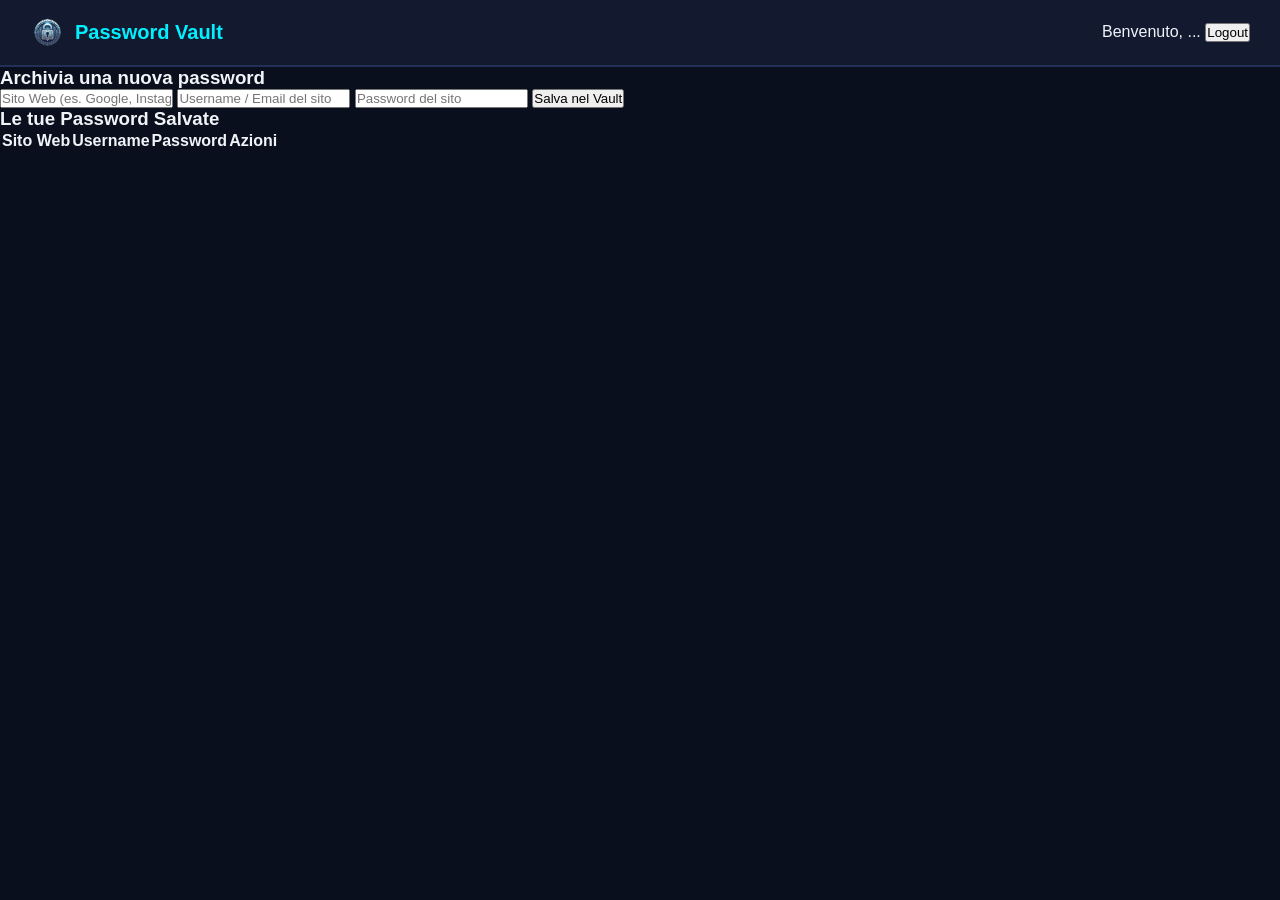
==== dashboard.html @ db2ade5a "creazione della mainPage Dashboard e inizio del suo css" ====
<!DOCTYPE html>
<html lang="it">
<head>
    <meta charset="UTF-8">
    <meta name="viewport" content="width=device-width, initial-scale=1.0">
    <title>Dashboard - Password Vault</title>
    <link rel="stylesheet" href="styleDashboard.css">
    <link rel="stylesheet" href="https://cdnjs.cloudflare.com/ajax/libs/font-awesome/6.0.0/css/all.min.css">
</head>
<body>

    <nav class="navbar">
        <div class="nav-logo">
            <img src="/immagini/logoSenzaSfondo.png" alt="Logo Vault" class="logo-nav">
            <span>Password Vault</span>
        </div>
        <div class="nav-user">
            Benvenuto, <span id="nome-utente-loggato">...</span>
            <button onclick="effettuaLogout()" class="btn-logout">Logout</button>
        </div>
    </nav>

    <main class="dashboard-container">
        
        <section class="add-password-section">
            <h3>Archivia una nuova password</h3>
            <form id="form-credenziali" onsubmit="salvaCredenziale(event)">
                <input type="text" id="sito-web" placeholder="Sito Web (es. Google, Instagram)" required>
                <input type="text" id="username-sito" placeholder="Username / Email del sito" required>
                <input type="password" id="password-sito" placeholder="Password del sito" required>
                <button type="submit" class="btn-salva">Salva nel Vault</button>
            </form>
        </section>

        <section class="vault-section">
            <h3>Le tue Password Salvate</h3>
            <div class="table-responsive">
                <table>
                    <thead>
                        <tr>
                            <th>Sito Web</th>
                            <th>Username</th>
                            <th>Password</th>
                            <th>Azioni</th>
                        </tr>
                    </thead>
                    <tbody id="lista-password">
                        </tbody>
                </table>
            </div>
        </section>

    </main>

    <script src="dashboard.js"></script>
</body>
</html>
---- styleDashboard.css ----
* {
    box-sizing: border-box;
    margin: 0;
    padding: 0;
    font-family: Arial, sans-serif;
}

body {
    background-color: #0a0f1d; 
    color: #f0f4f8;            
}

.navbar {
    background-color: #131a30;
    border-bottom: 2px solid #222f56;
    padding: 15px 30px;
    
    /* Allinea il logo a sinistra e i dati utente a destra */
    display: flex;
    justify-content: space-between;
    align-items: center;
}

.nav-logo {
    display: flex;
    align-items: center;
}

.logo-nav {
    width: 35px;
    height: auto;
    margin-right: 10px;
    mix-blend-mode: screen; /* Rende trasparente lo sfondo nero della foto */
}

.nav-logo span {
    font-size: 20px;
    font-weight: bold;
    color: #00f0ff; 
}

.nav-user {
    font-size: 16px;
}
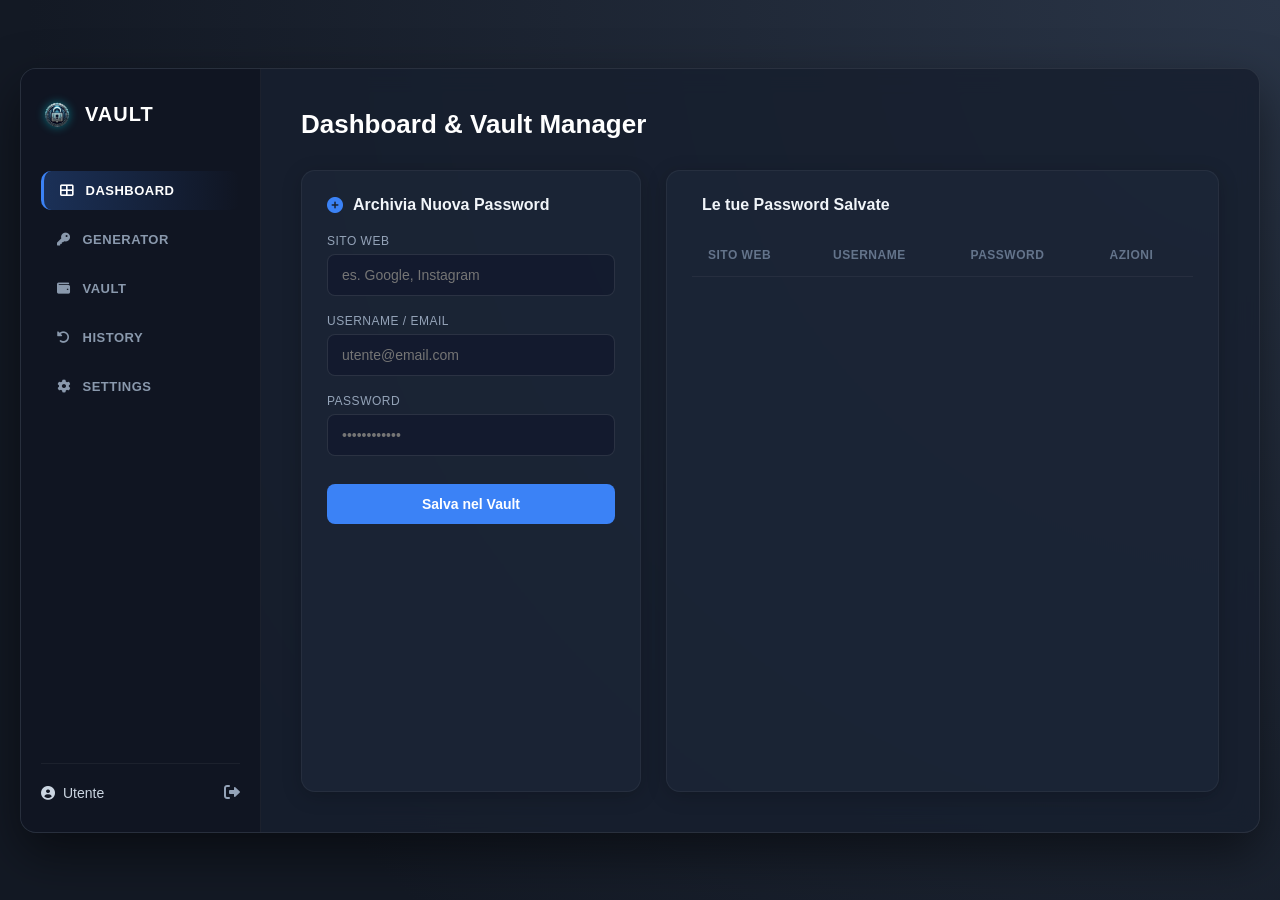
==== commit f733fceb: "modifica dello stile della pagina di login e di registrazione, modifica della dashboard con aggiunta" ====
--- a/dashboard.html
+++ b/dashboard.html
@@ -3,54 +3,88 @@
 <head>
     <meta charset="UTF-8">
     <meta name="viewport" content="width=device-width, initial-scale=1.0">
-    <title>Dashboard - Password Vault</title>
+    <title>Vault - Secure Password Hub</title>
     <link rel="stylesheet" href="styleDashboard.css">
     <link rel="stylesheet" href="https://cdnjs.cloudflare.com/ajax/libs/font-awesome/6.0.0/css/all.min.css">
 </head>
 <body>
 
-    <nav class="navbar">
-        <div class="nav-logo">
-            <img src="/immagini/logoSenzaSfondo.png" alt="Logo Vault" class="logo-nav">
-            <span>Password Vault</span>
-        </div>
-        <div class="nav-user">
-            Benvenuto, <span id="nome-utente-loggato">...</span>
-            <button onclick="effettuaLogout()" class="btn-logout">Logout</button>
-        </div>
-    </nav>
+    <div class="app-layout">
+        <!-- Sidebar Laterale -->
+        <aside class="sidebar">
+            <div class="sidebar-brand">
+                <img src="/immagini/logoSenzaSfondo.png" alt="Logo Vault" class="logo-nav">
+                <span>VAULT</span>
+            </div>
 
-    <main class="dashboard-container">
-        
-        <section class="add-password-section">
-            <h3>Archivia una nuova password</h3>
-            <form id="form-credenziali" onsubmit="salvaCredenziale(event)">
-                <input type="text" id="sito-web" placeholder="Sito Web (es. Google, Instagram)" required>
-                <input type="text" id="username-sito" placeholder="Username / Email del sito" required>
-                <input type="password" id="password-sito" placeholder="Password del sito" required>
-                <button type="submit" class="btn-salva">Salva nel Vault</button>
-            </form>
-        </section>
+            <nav class="sidebar-menu">
+                <a href="#" class="menu-item active"><i class="fa-solid fa-table-cells-large"></i> DASHBOARD</a>
+                <a href="#" class="menu-item"><i class="fa-solid fa-key"></i> GENERATOR</a>
+                <a href="#" class="menu-item"><i class="fa-solid fa-wallet"></i> VAULT</a>
+                <a href="#" class="menu-item"><i class="fa-solid fa-rotate-left"></i> HISTORY</a>
+                <a href="#" class="menu-item"><i class="fa-solid fa-gear"></i> SETTINGS</a>
+            </nav>
 
-        <section class="vault-section">
-            <h3>Le tue Password Salvate</h3>
-            <div class="table-responsive">
-                <table>
-                    <thead>
-                        <tr>
-                            <th>Sito Web</th>
-                            <th>Username</th>
-                            <th>Password</th>
-                            <th>Azioni</th>
-                        </tr>
-                    </thead>
-                    <tbody id="lista-password">
-                        </tbody>
-                </table>
+            <div class="sidebar-footer">
+                <div class="user-info">
+                    <i class="fa-solid fa-circle-user"></i>
+                    <span id="nome-utente-loggato">Utente</span>
+                </div>
+                <button onclick="effettuaLogout()" class="btn-logout-icon" title="Logout">
+                    <i class="fa-solid fa-right-from-bracket"></i>
+                </button>
             </div>
-        </section>
+        </aside>
 
-    </main>
+        <!-- Contenuto Principale -->
+        <main class="main-content">
+            <header class="content-header">
+                <h2>Dashboard & Vault Manager</h2>
+            </header>
+
+            <div class="dashboard-grid">
+                <!-- Sezione Aggiungi Password -->
+                <section class="card add-password-section">
+                    <h3><i class="fa-solid fa-plus-circle"></i> Archivia Nuova Password</h3>
+                    <form id="form-credenziali" onsubmit="salvaCredenziale(event)">
+                        <div class="form-group">
+                            <label>Sito Web</label>
+                            <input type="text" id="sito-web" placeholder="es. Google, Instagram" required>
+                        </div>
+                        <div class="form-group">
+                            <label>Username / Email</label>
+                            <input type="text" id="username-sito" placeholder="utente@email.com" required>
+                        </div>
+                        <div class="form-group">
+                            <label>Password</label>
+                            <input type="password" id="password-sito" placeholder="••••••••••••" required>
+                        </div>
+                        <button type="submit" class="btn-salva">Salva nel Vault</button>
+                    </form>
+                </section>
+
+                <!-- Sezione Lista Password -->
+                <section class="card vault-section">
+                    <h3><i class="fa-solid fa-shield-halved"></i> Le tue Password Salvate</h3>
+                    <div class="table-responsive">
+                        <table>
+                            <thead>
+                                <tr>
+                                    <th>Sito Web</th>
+                                    <th>Username</th>
+                                    <th>Password</th>
+                                    <th>Azioni</th>
+                                </tr>
+                            </thead>
+                            <tbody id="lista-password">
+                                <!-- Elementi dinamici gestiti via JavaScript -->
+                            </tbody>
+                        </table>
+                    </div>
+                </section>
+            </div>
+        </main>
+    </div>
 
     <script src="dashboard.js"></script>
 </body>
--- a/styleDashboard.css
+++ b/styleDashboard.css
@@ -2,43 +2,287 @@
     box-sizing: border-box;
     margin: 0;
     padding: 0;
-    font-family: Arial, sans-serif;
+    font-family: 'Segoe UI', Tahoma, Geneva, Verdana, sans-serif;
 }
 
 body {
-    background-color: #0a0f1d; 
-    color: #f0f4f8;            
-}
-
-.navbar {
-    background-color: #131a30;
-    border-bottom: 2px solid #222f56;
-    padding: 15px 30px;
-    
-    /* Allinea il logo a sinistra e i dati utente a destra */
-    display: flex;
+    background: radial-gradient(circle at top right, #2a3547, #131924 80%);
+    color: #e2e8f0;
+    min-height: 100vh;
+    display: flex;
+    justify-content: center;
+    align-items: center;
+    padding: 20px;
+}
+
+/* Layout ad Applicazione Desktop */
+.app-layout {
+    display: flex;
+    width: 100%;
+    max-width: 1300px;
+    height: 85vh;
+    background-color: rgba(23, 31, 46, 0.85);
+    backdrop-filter: blur(12px);
+    border: 1px solid rgba(255, 255, 255, 0.08);
+    border-radius: 16px;
+    box-shadow: 0 20px 50px rgba(0, 0, 0, 0.5);
+    overflow: hidden;
+}
+
+/* Sidebar Laterale */
+.sidebar {
+    width: 240px;
+    background-color: rgba(16, 22, 34, 0.95);
+    border-right: 1px solid rgba(255, 255, 255, 0.05);
+    display: flex;
+    flex-direction: column;
+    padding: 30px 20px;
+}
+
+.sidebar-brand {
+    display: flex;
+    align-items: center;
+    gap: 12px;
+    margin-bottom: 40px;
+}
+
+.logo-nav {
+    width: 32px;
+    height: auto;
+    filter: drop-shadow(0 0 5px rgba(0, 240, 255, 0.4));
+}
+
+.sidebar-brand span {
+    font-size: 20px;
+    font-weight: 700;
+    letter-spacing: 1px;
+    color: #ffffff;
+}
+
+.sidebar-menu {
+    display: flex;
+    flex-direction: column;
+    gap: 10px;
+    flex: 1;
+}
+
+.menu-item {
+    display: flex;
+    align-items: center;
+    gap: 12px;
+    color: #8a99ad;
+    text-decoration: none;
+    padding: 12px 16px;
+    border-radius: 10px;
+    font-size: 13px;
+    font-weight: 600;
+    letter-spacing: 0.5px;
+    transition: all 0.2s ease;
+}
+
+.menu-item:hover {
+    color: #ffffff;
+    background-color: rgba(255, 255, 255, 0.04);
+}
+
+.menu-item.active {
+    color: #ffffff;
+    background: linear-gradient(90deg, rgba(59, 130, 246, 0.25), transparent);
+    border-left: 3px solid #3b82f6;
+}
+
+.sidebar-footer {
+    display: flex;
+    align-items: center;
     justify-content: space-between;
-    align-items: center;
-}
-
-.nav-logo {
-    display: flex;
-    align-items: center;
-}
-
-.logo-nav {
-    width: 35px;
-    height: auto;
-    margin-right: 10px;
-    mix-blend-mode: screen; /* Rende trasparente lo sfondo nero della foto */
-}
-
-.nav-logo span {
-    font-size: 20px;
-    font-weight: bold;
-    color: #00f0ff; 
-}
-
-.nav-user {
+    padding-top: 20px;
+    border-top: 1px solid rgba(255, 255, 255, 0.05);
+}
+
+.user-info {
+    display: flex;
+    align-items: center;
+    gap: 8px;
+    font-size: 14px;
+    color: #cbd5e1;
+}
+
+.btn-logout-icon {
+    background: transparent;
+    border: none;
+    color: #94a3b8;
     font-size: 16px;
-}
+    cursor: pointer;
+    transition: color 0.2s;
+}
+
+.btn-logout-icon:hover {
+    color: #ef4444;
+}
+
+/* Area di Contenuto Principale */
+.main-content {
+    flex: 1;
+    padding: 40px;
+    overflow-y: auto;
+    display: flex;
+    flex-direction: column;
+}
+
+.content-header h2 {
+    font-size: 26px;
+    font-weight: 600;
+    color: #ffffff;
+    margin-bottom: 30px;
+}
+
+.dashboard-grid {
+    display: flex;
+    gap: 25px;
+    flex: 1;
+}
+
+/* Carte / Sezioni Styling */
+.card {
+    background-color: rgba(30, 41, 59, 0.6);
+    border: 1px solid rgba(255, 255, 255, 0.05);
+    border-radius: 14px;
+    padding: 25px;
+    box-shadow: 0 4px 20px rgba(0, 0, 0, 0.2);
+}
+
+.add-password-section {
+    width: 340px;
+    flex-shrink: 0;
+}
+
+.vault-section {
+    flex: 1;
+    overflow: hidden;
+    display: flex;
+    flex-direction: column;
+}
+
+h3 {
+    font-size: 16px;
+    font-weight: 600;
+    color: #f1f5f9;
+    margin-bottom: 20px;
+    display: flex;
+    align-items: center;
+    gap: 10px;
+}
+
+h3 i {
+    color: #3b82f6;
+}
+
+/* Form Styling */
+.form-group {
+    margin-bottom: 18px;
+}
+
+.form-group label {
+    display: block;
+    font-size: 12px;
+    color: #94a3b8;
+    margin-bottom: 6px;
+    text-transform: uppercase;
+    letter-spacing: 0.5px;
+}
+
+#form-credenziali input {
+    background-color: rgba(15, 23, 42, 0.6);
+    border: 1px solid rgba(255, 255, 255, 0.1);
+    color: #f8fafc;
+    padding: 12px 14px;
+    border-radius: 8px;
+    font-size: 14px;
+    width: 100%;
+    outline: none;
+    transition: border-color 0.2s;
+}
+
+#form-credenziali input:focus {
+    border-color: #3b82f6;
+}
+
+.btn-salva {
+    background-color: #3b82f6;
+    color: #ffffff;
+    border: none;
+    padding: 12px;
+    border-radius: 8px;
+    font-weight: 600;
+    font-size: 14px;
+    cursor: pointer;
+    width: 100%;
+    margin-top: 10px;
+    transition: background-color 0.2s;
+}
+
+.btn-salva:hover {
+    background-color: #2563eb;
+}
+
+/* Tabella Styling */
+.table-responsive {
+    width: 100%;
+    overflow-y: auto;
+    flex: 1;
+}
+
+table {
+    width: 100%;
+    border-collapse: collapse;
+}
+
+th, td {
+    padding: 14px 16px;
+    text-align: left;
+}
+
+th {
+    color: #64748b;
+    font-size: 12px;
+    text-transform: uppercase;
+    letter-spacing: 0.5px;
+    border-bottom: 1px solid rgba(255, 255, 255, 0.05);
+}
+
+td {
+    font-size: 14px;
+    border-bottom: 1px solid rgba(255, 255, 255, 0.03);
+    color: #cbd5e1;
+}
+
+tr:hover td {
+    background-color: rgba(255, 255, 255, 0.02);
+}
+
+.input-password-tabella {
+    background: transparent;
+    border: none;
+    color: #cbd5e1;
+    font-size: 14px;
+    width: 100px;
+    outline: none;
+}
+
+.btn-action, .btn-delete {
+    background: transparent;
+    border: none;
+    color: #64748b;
+    cursor: pointer;
+    font-size: 15px;
+    padding: 4px 8px;
+    transition: color 0.2s;
+}
+
+.btn-action:hover {
+    color: #3b82f6;
+}
+
+.btn-delete:hover {
+    color: #ef4444;
+}
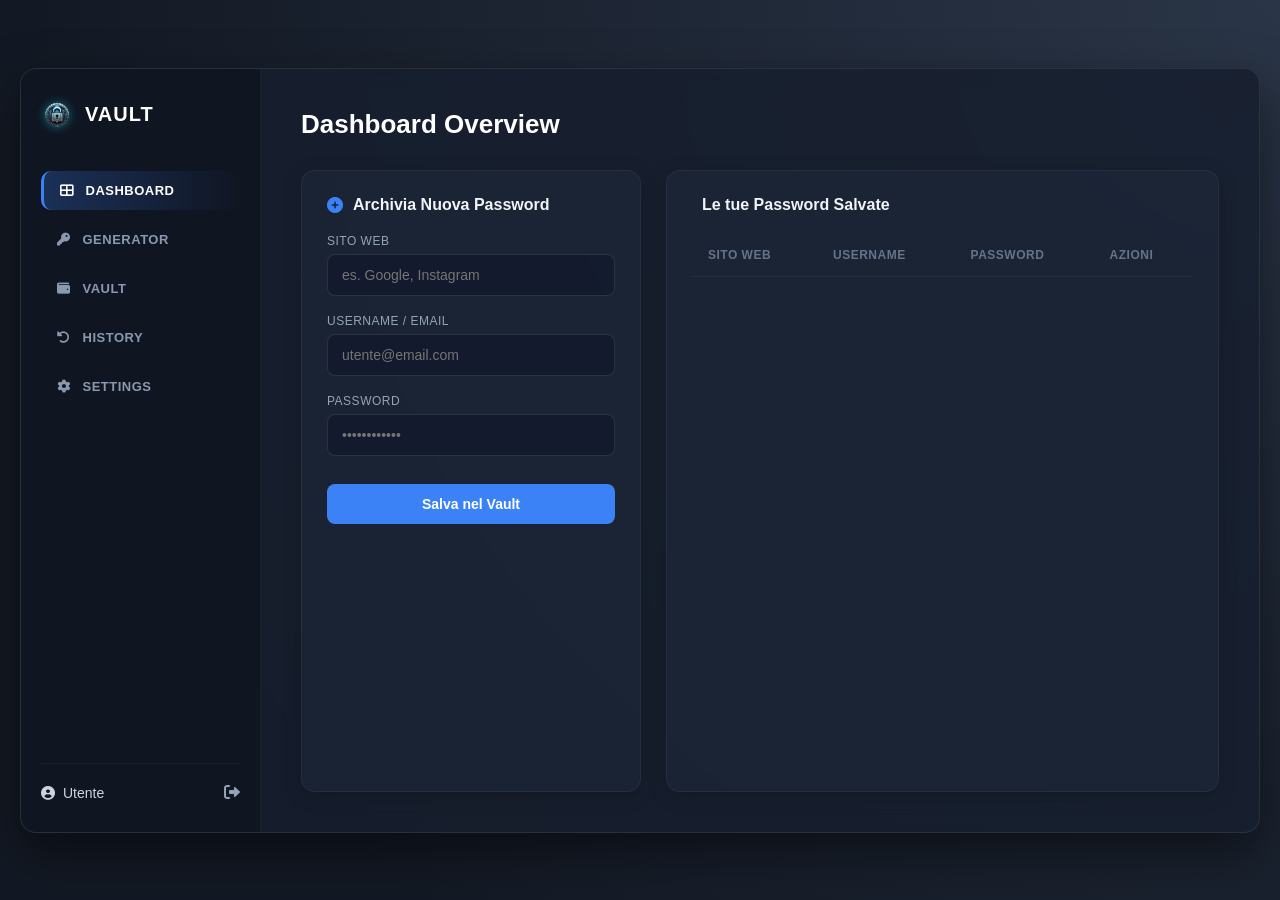
==== commit 8e1e5137: "ampliamento delle funzionalità della dashboard, cambiato lo stile generale, implementazione della fu" ====
--- a/dashboard.html
+++ b/dashboard.html
@@ -13,16 +13,16 @@
         <!-- Sidebar Laterale -->
         <aside class="sidebar">
             <div class="sidebar-brand">
-                <img src="/immagini/logoSenzaSfondo.png" alt="Logo Vault" class="logo-nav">
+                <img src="immagini/logoSenzaSfondo.png" alt="Logo Vault" class="logo-nav">
                 <span>VAULT</span>
             </div>
 
             <nav class="sidebar-menu">
-                <a href="#" class="menu-item active"><i class="fa-solid fa-table-cells-large"></i> DASHBOARD</a>
-                <a href="#" class="menu-item"><i class="fa-solid fa-key"></i> GENERATOR</a>
-                <a href="#" class="menu-item"><i class="fa-solid fa-wallet"></i> VAULT</a>
-                <a href="#" class="menu-item"><i class="fa-solid fa-rotate-left"></i> HISTORY</a>
-                <a href="#" class="menu-item"><i class="fa-solid fa-gear"></i> SETTINGS</a>
+                <a href="#" class="menu-item active" onclick="cambiaSezione('dashboard')"><i class="fa-solid fa-table-cells-large"></i> DASHBOARD</a>
+                <a href="#" class="menu-item" onclick="cambiaSezione('generator')"><i class="fa-solid fa-key"></i> GENERATOR</a>
+                <a href="#" class="menu-item" onclick="cambiaSezione('vault')"><i class="fa-solid fa-wallet"></i> VAULT</a>
+                <a href="#" class="menu-item" onclick="cambiaSezione('history')"><i class="fa-solid fa-rotate-left"></i> HISTORY</a>
+                <a href="#" class="menu-item" onclick="cambiaSezione('settings')"><i class="fa-solid fa-gear"></i> SETTINGS</a>
             </nav>
 
             <div class="sidebar-footer">
@@ -38,54 +38,137 @@
 
         <!-- Contenuto Principale -->
         <main class="main-content">
-            <header class="content-header">
-                <h2>Dashboard & Vault Manager</h2>
-            </header>
+            
+            <!-- SCHEDA DASHBOARD -->
+            <div id="sezione-dashboard" class="tab-content active">
+                <header class="content-header">
+                    <h2>Dashboard Overview</h2>
+                </header>
 
-            <div class="dashboard-grid">
-                <!-- Sezione Aggiungi Password -->
-                <section class="card add-password-section">
-                    <h3><i class="fa-solid fa-plus-circle"></i> Archivia Nuova Password</h3>
-                    <form id="form-credenziali" onsubmit="salvaCredenziale(event)">
+                <div class="dashboard-grid">
+                    <section class="card add-password-section">
+                        <h3><i class="fa-solid fa-plus-circle"></i> Archivia Nuova Password</h3>
+                        <form id="form-credenziali" onsubmit="salvaCredenziale(event)">
+                            <div class="form-group">
+                                <label>Sito Web</label>
+                                <input type="text" id="sito-web" placeholder="es. Google, Instagram" required>
+                            </div>
+                            <div class="form-group">
+                                <label>Username / Email</label>
+                                <input type="text" id="username-sito" placeholder="utente@email.com" required>
+                            </div>
+                            <div class="form-group">
+                                <label>Password</label>
+                                <input type="password" id="password-sito" placeholder="••••••••••••" required>
+                            </div>
+                            <button type="submit" class="btn-salva">Salva nel Vault</button>
+                        </form>
+                    </section>
+
+                    <section class="card vault-section">
+                        <h3><i class="fa-solid fa-shield-halved"></i> Le tue Password Salvate</h3>
+                        <div class="table-responsive">
+                            <table>
+                                <thead>
+                                    <tr>
+                                        <th>Sito Web</th>
+                                        <th>Username</th>
+                                        <th>Password</th>
+                                        <th>Azioni</th>
+                                    </tr>
+                                </thead>
+                                <tbody id="lista-password">
+                                    <!-- Elementi dinamici -->
+                                </tbody>
+                            </table>
+                        </div>
+                    </section>
+                </div>
+            </div>
+
+            <!-- SCHEDA GENERATOR -->
+            <div id="sezione-generator" class="tab-content">
+                <header class="content-header">
+                    <h2>Password Generator & Analyzer</h2>
+                </header>
+
+                <div class="generator-grid">
+                    
+                    <!-- CARD 1: STRENGTH ANALYZER -->
+                    <div class="card analyzer-card">
+                        <h3>Strength Analyzer</h3>
+                        
                         <div class="form-group">
-                            <label>Sito Web</label>
-                            <input type="text" id="sito-web" placeholder="es. Google, Instagram" required>
+                            <label>Testa una password</label>
+                            <input type="text" id="analyzer-input" class="input-analyzer" placeholder="Inserisci la password da testare..." oninput="analizzaPassword(this.value)">
+                        </div> <!-- CHIUSURA FORM-GROUP (MANCAVA!) -->
+
+                        <div class="analyzer-results">
+                            <div class="strength-gauge">
+                                <div class="circle-progress" id="gauge-circle">
+                                    <div class="circle-inner">
+                                        <span id="strength-percentage">0%</span>
+                                    </div>
+                                </div>
+                                <span id="strength-label" class="badge-weak">WEAK</span>
+                            </div>
+                            
+                            <div class="analysis-details">
+                                <h4><i class="fa-solid fa-circle-info"></i> ANALYSIS</h4>
+                                <ul id="analysis-list">
+                                    <li>Lunghezza minima ok: <span>No</span></li>
+                                    <li>Maiuscole incluse: <span>No</span></li>
+                                    <li>Numeri inclusi: <span>No</span></li>
+                                    <li>Caratteri speciali: <span>No</span></li>
+                                </ul>
+                            </div>
                         </div>
+                    </div> <!-- CHIUSURA ANALYZER-CARD (MANCAVA!) -->
+
+                    <!-- CARD 2: PASSWORD GENERATOR -->
+                    <div class="card generator-card">
+                        <h3>Password Generator</h3>
+                        
                         <div class="form-group">
-                            <label>Username / Email</label>
-                            <input type="text" id="username-sito" placeholder="utente@email.com" required>
+                            <div class="slider-header">
+                                <label>Length</label>
+                                <span id="length-val">16</span>
+                            </div>
+                            <input type="range" id="length-slider" min="8" max="32" value="16" oninput="aggiornaLunghezza(this.value)">
                         </div>
-                        <div class="form-group">
-                            <label>Password</label>
-                            <input type="password" id="password-sito" placeholder="••••••••••••" required>
+
+                        <div class="options-grid">
+                            <label class="toggle-option"><input type="checkbox" id="chk-uppercase" checked> Uppercase</label>
+                            <label class="toggle-option"><input type="checkbox" id="chk-lowercase" checked> Lowercase</label>
+                            <label class="toggle-option"><input type="checkbox" id="chk-numbers" checked> Numbers</label>
+                            <label class="toggle-option"><input type="checkbox" id="chk-symbols" checked> Symbols</label>
                         </div>
-                        <button type="submit" class="btn-salva">Salva nel Vault</button>
-                    </form>
-                </section>
 
-                <!-- Sezione Lista Password -->
-                <section class="card vault-section">
-                    <h3><i class="fa-solid fa-shield-halved"></i> Le tue Password Salvate</h3>
-                    <div class="table-responsive">
-                        <table>
-                            <thead>
-                                <tr>
-                                    <th>Sito Web</th>
-                                    <th>Username</th>
-                                    <th>Password</th>
-                                    <th>Azioni</th>
-                                </tr>
-                            </thead>
-                            <tbody id="lista-password">
-                                <!-- Elementi dinamici gestiti via JavaScript -->
-                            </tbody>
-                        </table>
+                        <div class="generated-output">
+                            <span id="output-password">k9$vG7P#wR!2aLp8</span>
+                            <button class="btn-copy" onclick="copiaGenerata()"><i class="fa-regular fa-copy"></i> COPY</button>
+                        </div>
+
+                        <button class="btn-primary-block" onclick="generaPassword()">REGENERATE PASSWORD</button>
                     </div>
-                </section>
+
+                </div>
             </div>
+
+            <!-- ALTRE SCHEDE (VAULT, HISTORY, SETTINGS) -->
+            <div id="sezione-vault" class="tab-content">
+                <header class="content-header"><h2>Vault Completo</h2></header>
+            </div>
+            <div id="sezione-history" class="tab-content">
+                <header class="content-header"><h2>Storico Attività</h2></header>
+            </div>
+            <div id="sezione-settings" class="tab-content">
+                <header class="content-header"><h2>Impostazioni</h2></header>
+            </div>
+
         </main>
     </div>
 
-    <script src="dashboard.js"></script>
+    <script src="js/dashboard.js"></script>
 </body>
 </html>
--- a/styleDashboard.css
+++ b/styleDashboard.css
@@ -269,6 +269,28 @@
     outline: none;
 }
 
+/* Stile per la textbox dell'Analyzer */
+.input-analyzer {
+    width: 100%;
+    background-color: rgba(15, 23, 42, 0.6);
+    border: 1px solid rgba(255, 255, 255, 0.1);
+    border-radius: 8px;
+    color: #f8fafc;
+    padding: 12px 14px;
+    font-size: 0.95rem;
+    outline: none;
+    transition: border-color 0.2s ease, box-shadow 0.2s ease;
+}
+
+.input-analyzer:focus {
+    border-color: #3b82f6;
+    box-shadow: 0 0 0 2px rgba(59, 130, 246, 0.2);
+}
+
+.input-analyzer::placeholder {
+    color: #64748b;
+}
+
 .btn-action, .btn-delete {
     background: transparent;
     border: none;
@@ -285,4 +307,171 @@
 
 .btn-delete:hover {
     color: #ef4444;
+}
+
+/* Gestione visibilità sezioni/tab */
+.tab-content {
+    display: none;
+    flex: 1;
+    flex-direction: column;
+}
+
+.tab-content.active {
+    display: flex;
+}
+
+/* Griglia per Generator & Analyzer */
+.generator-grid {
+    display: grid;
+    grid-template-columns: 1fr 1fr;
+    gap: 25px;
+    flex: 1;
+    align-items: stretch; /* Forza entrambe le card ad avere la stessa altezza */
+}
+
+.analyzer-results {
+    display: flex;
+    gap: 20px;
+    margin-top: 20px;
+}
+
+.strength-gauge {
+    display: flex;
+    flex-direction: column;
+    align-items: center;
+    justify-content: center;
+    width: 130px;
+}
+
+/* Cerchio esterno con lo sfondo dinamico */
+.circle-progress {
+    width: 90px;
+    height: 90px;
+    border-radius: 50%;
+    background: conic-gradient(rgba(255, 255, 255, 0.1) 0%, rgba(255, 255, 255, 0.1) 100%);
+    display: flex;
+    align-items: center;
+    justify-content: center;
+    transition: background 0.3s ease;
+}
+
+/* Cerchio interno scuro che crea il "buco" rendendolo un anello */
+.circle-inner {
+    width: 80px;  /* 90px - 10px per avere un bordo spesso 5px */
+    height: 80px;
+    border-radius: 50%;
+    background-color: #0f172a; /* Stesso colore di sfondo della card */
+    display: flex;
+    align-items: center;
+    justify-content: center;
+}
+
+/* Testo della percentuale ben visibile */
+#strength-percentage {
+    font-weight: bold;
+    font-size: 1.1rem;
+    color: #ffffff;
+}
+
+.badge-weak {
+    color: #ef4444;
+    font-weight: 700;
+    font-size: 12px;
+    letter-spacing: 1px;
+}
+
+.analysis-details {
+    background-color: rgba(15, 23, 42, 0.4);
+    border-radius: 10px;
+    padding: 15px;
+    flex: 1;
+}
+
+.analysis-details h4 {
+    font-size: 12px;
+    color: #94a3b8;
+    margin-bottom: 10px;
+}
+
+.analysis-details ul {
+    list-style: none;
+    font-size: 13px;
+    color: #cbd5e1;
+}
+
+.analysis-details li {
+    margin-bottom: 6px;
+    display: flex;
+    justify-content: space-between;
+}
+
+/* Option Toggles Generator */
+.slider-header {
+    display: flex;
+    justify-content: space-between;
+    font-size: 13px;
+    color: #94a3b8;
+    margin-bottom: 8px;
+}
+
+.options-grid {
+    display: grid;
+    grid-template-columns: 1fr 1fr;
+    gap: 12px;
+    margin: 20px 0;
+}
+
+.toggle-option {
+    font-size: 13px;
+    color: #cbd5e1;
+    display: flex;
+    align-items: center;
+    gap: 8px;
+    cursor: pointer;
+}
+
+.generated-output {
+    background-color: rgba(15, 23, 42, 0.8);
+    border: 1px dashed rgba(255, 255, 255, 0.15);
+    border-radius: 10px;
+    padding: 14px 18px;
+    display: flex;
+    justify-content: space-between;
+    align-items: center;
+    margin-bottom: 20px;
+}
+
+#output-password {
+    font-family: monospace;
+    font-size: 18px;
+    color: #60a5fa;
+    letter-spacing: 1px;
+}
+
+.btn-copy {
+    background: transparent;
+    border: none;
+    color: #94a3b8;
+    font-size: 12px;
+    font-weight: 600;
+    cursor: pointer;
+}
+
+.btn-copy:hover {
+    color: #ffffff;
+}
+
+.btn-primary-block {
+    background-color: #3b82f6;
+    color: #ffffff;
+    border: none;
+    width: 100%;
+    padding: 12px;
+    border-radius: 8px;
+    font-weight: 700;
+    cursor: pointer;
+}
+
+.btn-primary-block:hover {
+    background-color: #2563eb;
 }
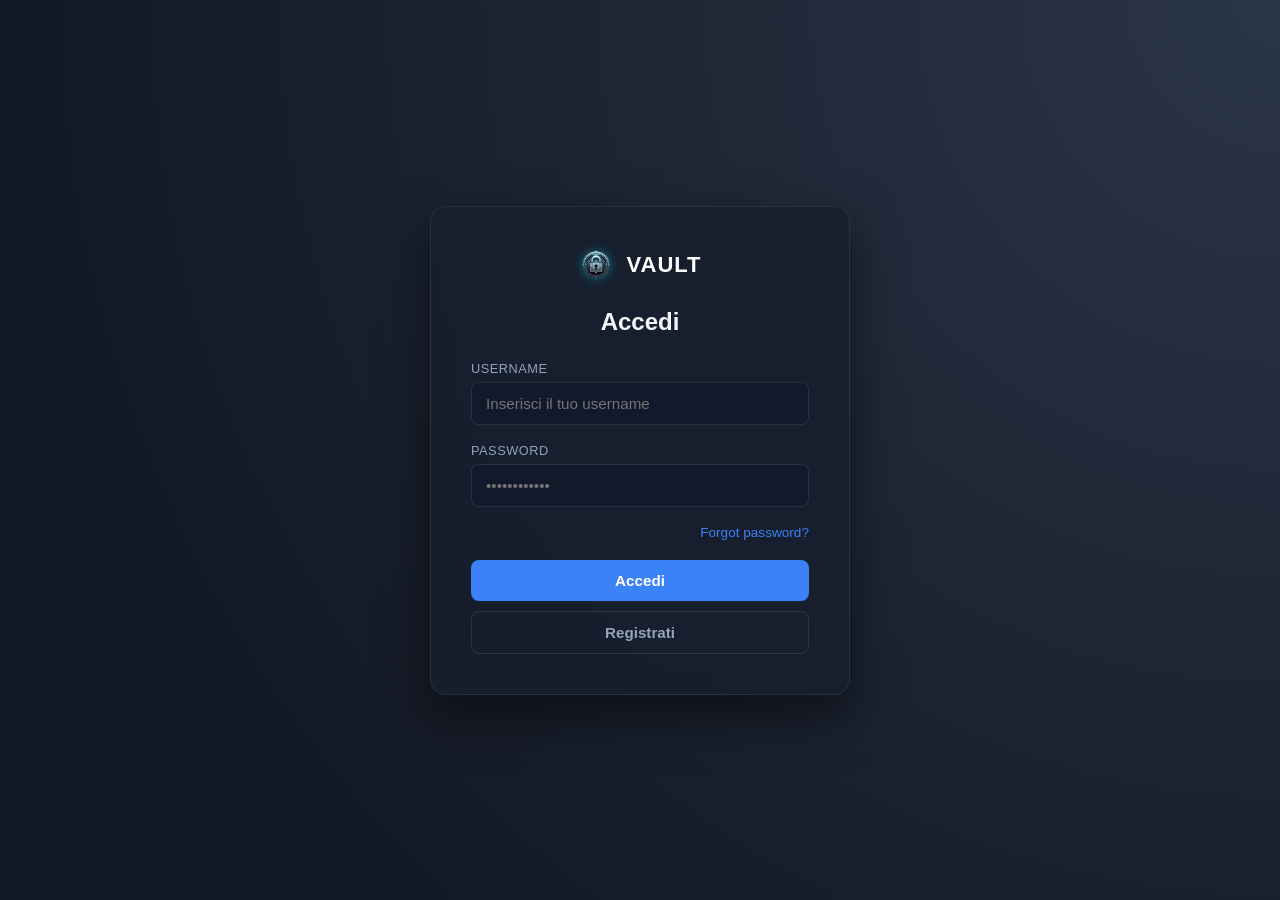
==== commit 7b215893: "completamento della web app: aggiunta delle richieste minime per la password nella registrazione, ag" ====
--- a/dashboard.html
+++ b/dashboard.html
@@ -21,8 +21,6 @@
                 <a href="#" class="menu-item active" onclick="cambiaSezione('dashboard')"><i class="fa-solid fa-table-cells-large"></i> DASHBOARD</a>
                 <a href="#" class="menu-item" onclick="cambiaSezione('generator')"><i class="fa-solid fa-key"></i> GENERATOR</a>
                 <a href="#" class="menu-item" onclick="cambiaSezione('vault')"><i class="fa-solid fa-wallet"></i> VAULT</a>
-                <a href="#" class="menu-item" onclick="cambiaSezione('history')"><i class="fa-solid fa-rotate-left"></i> HISTORY</a>
-                <a href="#" class="menu-item" onclick="cambiaSezione('settings')"><i class="fa-solid fa-gear"></i> SETTINGS</a>
             </nav>
 
             <div class="sidebar-footer">
@@ -36,10 +34,8 @@
             </div>
         </aside>
 
-        <!-- Contenuto Principale -->
         <main class="main-content">
             
-            <!-- SCHEDA DASHBOARD -->
             <div id="sezione-dashboard" class="tab-content active">
                 <header class="content-header">
                     <h2>Dashboard Overview</h2>
@@ -50,8 +46,10 @@
                         <h3><i class="fa-solid fa-plus-circle"></i> Archivia Nuova Password</h3>
                         <form id="form-credenziali" onsubmit="salvaCredenziale(event)">
                             <div class="form-group">
-                                <label>Sito Web</label>
-                                <input type="text" id="sito-web" placeholder="es. Google, Instagram" required>
+                                <div class="input-group">
+                                    <label for="sito-web">URL Sito Web</label>
+                                    <input type="url" id="sito-web" placeholder="https://www.google.com" required>
+                                </div>
                             </div>
                             <div class="form-group">
                                 <label>Username / Email</label>
@@ -62,6 +60,7 @@
                                 <input type="password" id="password-sito" placeholder="••••••••••••" required>
                             </div>
                             <button type="submit" class="btn-salva">Salva nel Vault</button>
+                            <button type="button" onclick="resetForm()" class="btn-salva" style="margin-top: 5px;">Annulla / Pulisci</button>
                         </form>
                     </section>
 
@@ -86,7 +85,6 @@
                 </div>
             </div>
 
-            <!-- SCHEDA GENERATOR -->
             <div id="sezione-generator" class="tab-content">
                 <header class="content-header">
                     <h2>Password Generator & Analyzer</h2>
@@ -94,14 +92,13 @@
 
                 <div class="generator-grid">
                     
-                    <!-- CARD 1: STRENGTH ANALYZER -->
                     <div class="card analyzer-card">
                         <h3>Strength Analyzer</h3>
                         
                         <div class="form-group">
                             <label>Testa una password</label>
                             <input type="text" id="analyzer-input" class="input-analyzer" placeholder="Inserisci la password da testare..." oninput="analizzaPassword(this.value)">
-                        </div> <!-- CHIUSURA FORM-GROUP (MANCAVA!) -->
+                        </div> 
 
                         <div class="analyzer-results">
                             <div class="strength-gauge">
@@ -123,9 +120,8 @@
                                 </ul>
                             </div>
                         </div>
-                    </div> <!-- CHIUSURA ANALYZER-CARD (MANCAVA!) -->
+                    </div> 
 
-                    <!-- CARD 2: PASSWORD GENERATOR -->
                     <div class="card generator-card">
                         <h3>Password Generator</h3>
                         
@@ -155,17 +151,36 @@
                 </div>
             </div>
 
-            <!-- ALTRE SCHEDE (VAULT, HISTORY, SETTINGS) -->
             <div id="sezione-vault" class="tab-content">
-                <header class="content-header"><h2>Vault Completo</h2></header>
+                <header class="content-header">
+                    <h2>Vault Completo</h2>
+                    <p>Archivio e ricerca delle credenziali salvate</p>
+                </header>
+
+                <div class="card vault-full-card" style="margin-top: 20px;">
+                    <div class="search-bar-container" style="margin-bottom: 20px;">
+                        <div class="input-group">
+                            <input type="text" id="input-ricerca-vault" oninput="cercaNelVault()" placeholder="Cerca per sito, URL o username..." style="width: 100%; padding: 12px; border-radius: 8px; font-size: 1rem; border: 1px solid rgba(255,255,255,0.1); background: rgba(0,0,0,0.2); color: #fff;">
+                        </div>
+                    </div>
+
+                    <div class="table-responsive">
+                        <table>
+                            <thead>
+                                <tr>
+                                    <th>Sito Web</th>
+                                    <th>Username / Email</th>
+                                    <th>Password</th>
+                                    <th>Azioni</th>
+                                </tr>
+                            </thead>
+                            <tbody id="lista-vault-sola-lettura">
+                                <!-- Elementi dinamici caricati da JavaScript -->
+                            </tbody>
+                        </table>
+                    </div>
+                </div>
             </div>
-            <div id="sezione-history" class="tab-content">
-                <header class="content-header"><h2>Storico Attività</h2></header>
-            </div>
-            <div id="sezione-settings" class="tab-content">
-                <header class="content-header"><h2>Impostazioni</h2></header>
-            </div>
-
         </main>
     </div>
 
